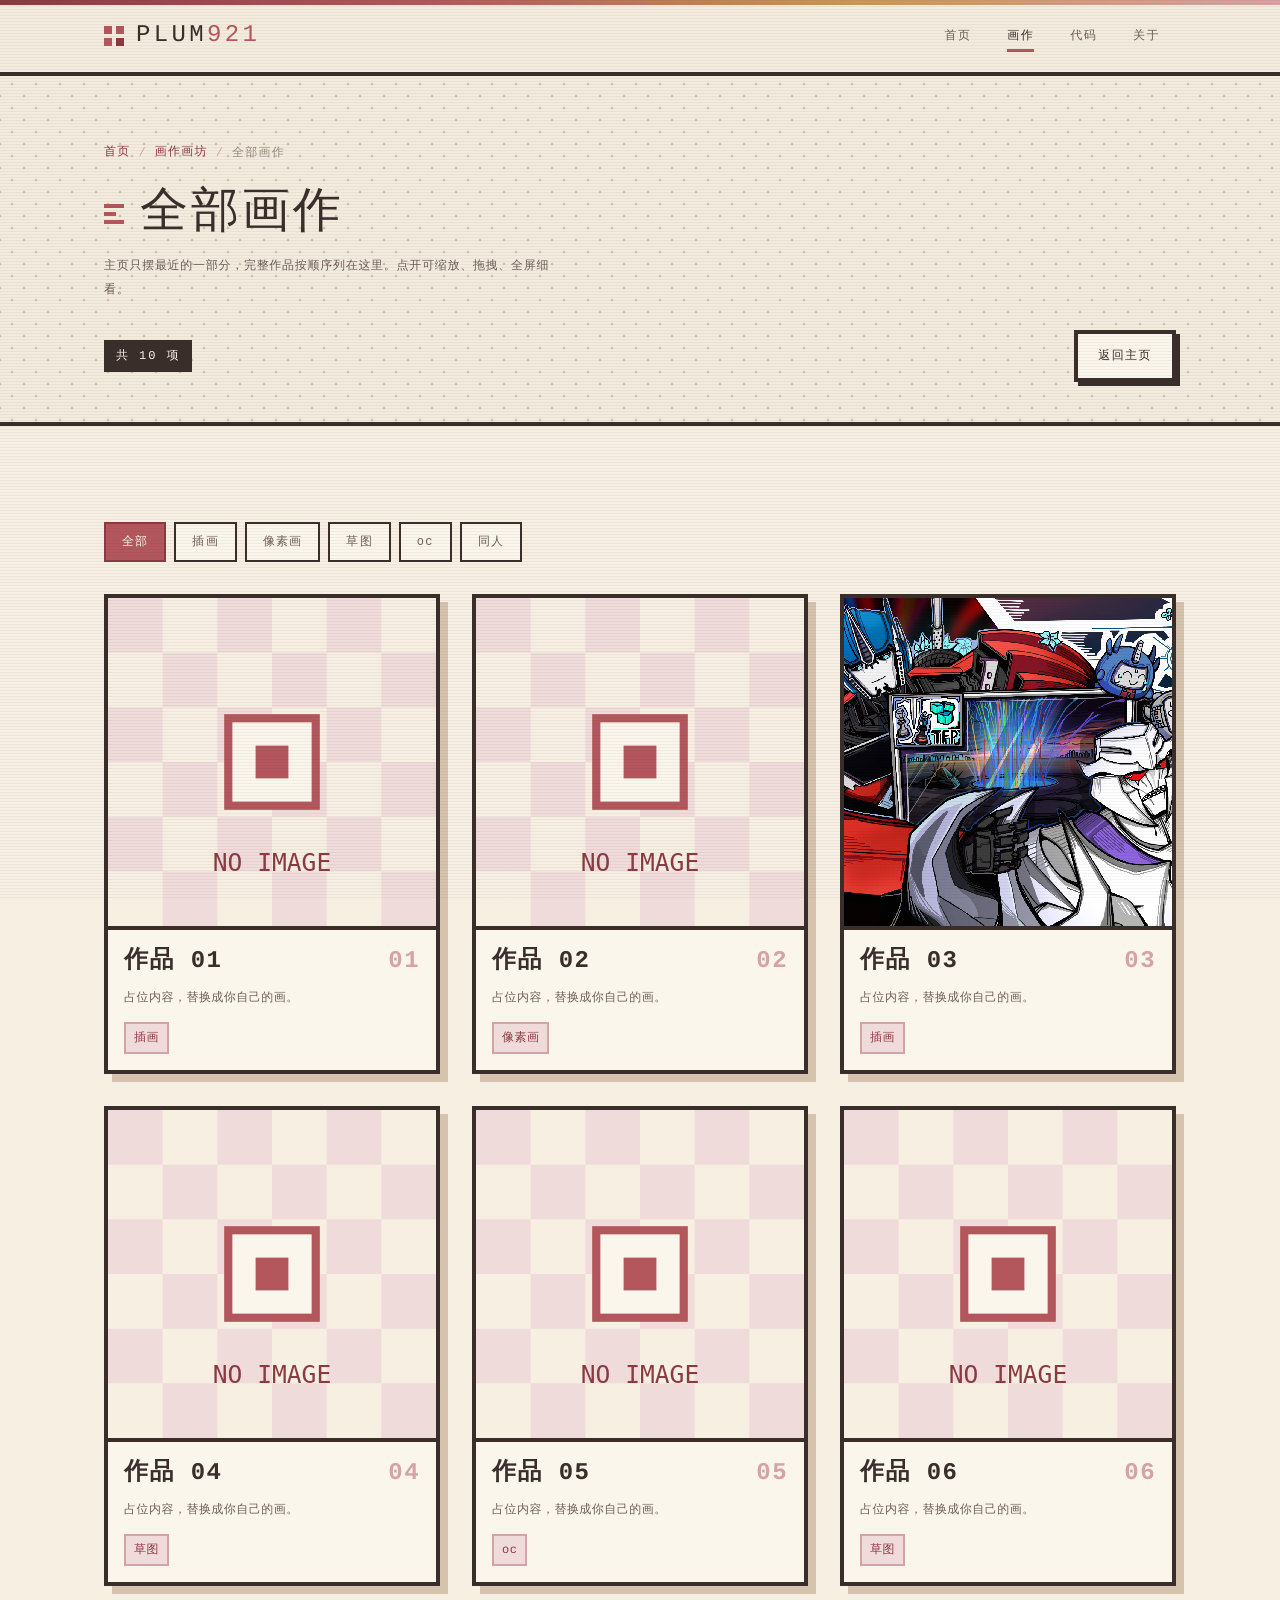
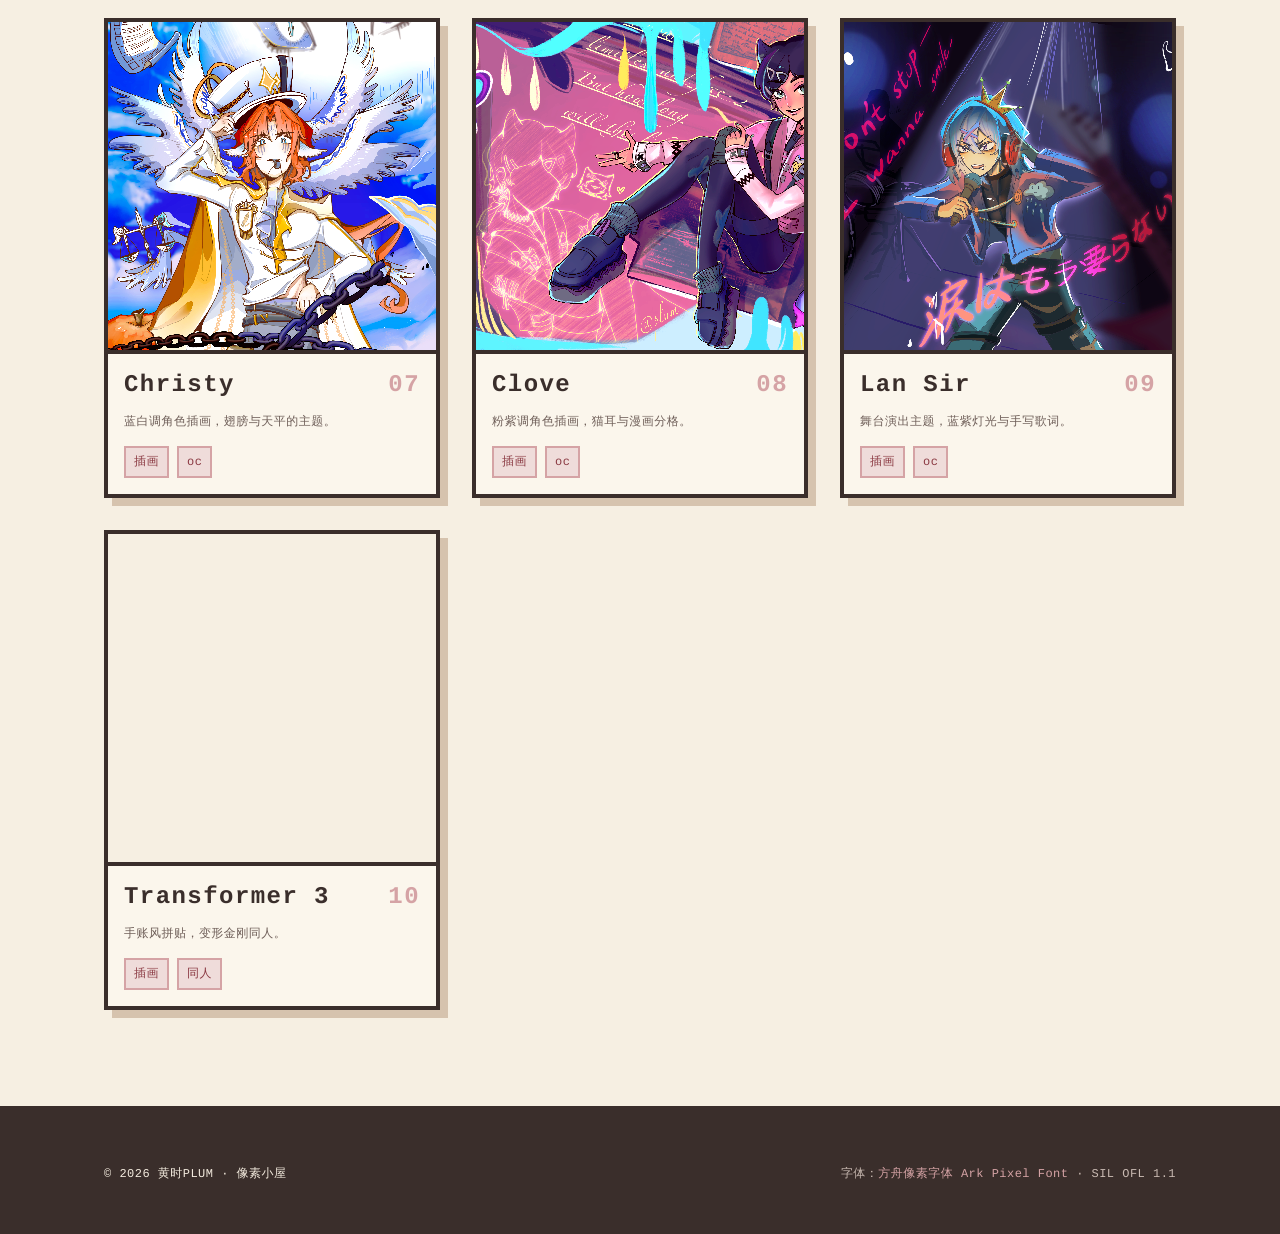
==== artworks.html @ e2652cee "feat: add per-section listing pages and new artwork entries Add artworks.html, code.html and videos." ====
<!DOCTYPE html>
<html lang="zh-CN">
<head>
<meta charset="UTF-8">
<meta name="viewport" content="width=device-width, initial-scale=1">
<title>全部画作 · PLUM921</title>
<meta name="description" content="PLUM921 的全部画作 —— 手绘、板绘与像素画，点击可放大细看。">
<meta name="theme-color" content="#F5EEE1">
<link rel="icon" href="favicon.svg" type="image/svg+xml">

<!-- 字体：方舟像素字体 Ark Pixel Font (SIL OFL 1.1) -->
<link rel="preload" href="fonts/ark-pixel-12px-proportional-latin.woff2" as="font" type="font/woff2" crossorigin>
<link rel="preload" href="fonts/ark-pixel-12px-proportional-zh-hans.woff2" as="font" type="font/woff2" crossorigin>

<link rel="stylesheet" href="css/style.css">
</head>

<!-- data-list / data-show-all / data-title 由 js/main.js 读取：
     指定本页展示的集合、一次列出全部条目、以及页面标题 -->
<body data-list="artworks" data-show-all data-title="全部画作">

<!-- CRT 扫描线滤镜（纯装饰，可删除） -->
<div class="crt" aria-hidden="true"></div>

<!-- ======================= 顶栏 ======================= -->
<header class="topbar" id="topbar">
  <div class="wrap topbar__inner">
    <a class="brand" href="index.html">
      <span class="brand__pixel" aria-hidden="true"></span>
      <span class="brand__text">PLUM<em>921</em></span>
    </a>

    <nav class="nav" id="nav">
      <a href="index.html" class="nav__link">首页</a>
      <a href="index.html#art" class="nav__link is-active">画作</a>
      <a href="index.html#code" class="nav__link">代码</a>
      <a href="index.html#about" class="nav__link">关于</a>
    </nav>

    <button class="nav-toggle" id="navToggle" type="button" aria-expanded="false" aria-controls="nav">
      <span aria-hidden="true"></span>MENU
    </button>
  </div>
</header>

<main>

  <!-- ======================= 页头 ======================= -->
  <section class="page-head">
    <div class="wrap">
      <nav class="crumb" aria-label="位置">
        <a href="index.html">首页</a>
        <span class="crumb__sep" aria-hidden="true">/</span>
        <a href="index.html#art">画作画坊</a>
        <span class="crumb__sep" aria-hidden="true">/</span>
        <span>全部画作</span>
      </nav>

      <h1 class="page-head__title">
        <span class="sec-title__mark" aria-hidden="true"></span>全部画作
      </h1>
      <p class="page-head__sub">主页只摆最近的一部分，完整作品按顺序列在这里。点开可缩放、拖拽、全屏细看。</p>

      <div class="page-head__bar">
        <span class="page-head__count" id="listCount"></span>
        <a class="btn" href="index.html#art">返回主页</a>
      </div>
    </div>
  </section>

  <!-- ======================= 画作列表 ======================= -->
  <section class="section section--alt">
    <div class="wrap">
      <!-- 筛选按钮由 js/data.js 的 tags 自动生成 -->
      <div class="filters" id="artFilters" role="group" aria-label="画作筛选"></div>

      <div class="grid grid--art" id="artGrid"></div>
      <div class="load-more" id="artMore"></div>
    </div>
  </section>

</main>

<!-- ======================= 页脚 ======================= -->
<footer class="footer">
  <div class="wrap footer__inner">
    <p class="footer__copy">© <span id="year">2026</span> <span id="footerName">PLUM921</span> · 像素小屋</p>
    <p class="footer__font">
      字体：<a href="https://github.com/TakWolf/ark-pixel-font" target="_blank" rel="noopener">方舟像素字体 Ark Pixel Font</a>
      · SIL OFL 1.1
    </p>
  </div>
</footer>

<!-- ======================= 图片灯箱 ======================= -->
<div class="lightbox" id="lightbox" hidden tabindex="-1">

  <!-- 缩放工具条：仅从画作画廊进入时显示（代码截图保持原来的简洁模式） -->
  <div class="lightbox__tools" id="lbTools" hidden>
    <button class="lightbox__tool" id="lbZoomOut" type="button" aria-label="缩小">−</button>
    <span class="lightbox__zoom" id="lbZoomVal">100%</span>
    <button class="lightbox__tool" id="lbZoomIn" type="button" aria-label="放大">＋</button>
    <button class="lightbox__tool" id="lbZoomFit" type="button" aria-label="适应窗口">适应</button>
    <button class="lightbox__tool" id="lbFull" type="button" aria-label="全屏展示">全屏</button>
    <span class="lightbox__hint">滚轮缩放 · 拖拽平移 · 双击放大 · F 全屏</span>
  </div>

  <button class="lightbox__nav lightbox__nav--prev" id="lbPrev" type="button" aria-label="上一张">‹</button>
  <figure class="lightbox__figure">
    <img id="lbImg" src="" alt="">
    <figcaption class="lightbox__caption">
      <span id="lbTitle"></span>
      <span class="lightbox__meta" id="lbMeta"></span>
    </figcaption>
  </figure>
  <button class="lightbox__nav lightbox__nav--next" id="lbNext" type="button" aria-label="下一张">›</button>
</div>

<script src="js/data.js"></script>
<script src="js/main.js"></script>
</body>
</html>
---- css/style.css ----
/* =========================================================
   PLUM921 · 像素小屋
   风格：复古像素 / 低饱和红 + 米白
   字体：方舟像素字体 Ark Pixel Font (SIL OFL 1.1)
   目录：变量 → 基础 → 通用组件 → 顶栏 → Hero → 区块 → 卡片 → 弹层 → 响应式
   ========================================================= */

/* ---------------- 1. 字体 ---------------- */
@font-face {
  font-family: "Ark Pixel";
  src: url("../fonts/ark-pixel-12px-proportional-latin.woff2") format("woff2");
  font-weight: 400;
  font-style: normal;
  font-display: swap;
  unicode-range: U+0000-02FF, U+1E00-1EFF, U+2000-206F, U+2070-209F,
                 U+20A0-20CF, U+2100-214F, U+2190-21FF, U+2200-22FF,
                 U+2460-24FF, U+25A0-25FF, U+2600-26FF, U+2700-27BF;
}
@font-face {
  font-family: "Ark Pixel";
  src: url("../fonts/ark-pixel-12px-proportional-zh-hans.woff2") format("woff2");
  font-weight: 400;
  font-style: normal;
  font-display: swap;
  unicode-range: U+2E80-2EFF, U+3000-303F, U+31C0-31EF, U+3200-32FF,
                 U+3300-33FF, U+3400-4DBF, U+4E00-9FFF, U+F900-FAFF,
                 U+FE10-FE1F, U+FE30-FE4F, U+FF00-FFEF, U+20000-2FA1F;
}

/* ---------------- 2. 变量 ---------------- */
:root {
  /* 米白 / 纸面 */
  --cream:       #F3EBDE;
  --cream-soft:  #ECE1D0;
  --paper:       #FBF6EC;
  --paper-2:     #F6EFE2;

  /* 低饱和红 */
  --red:         #B4575D;
  --red-deep:    #8B3A43;
  --red-soft:    #D5A3A5;
  --red-wash:    #EFDCDA;

  /* 点缀色 */
  --mustard:     #C69A57;
  --sage:        #8CA08B;

  /* 墨色文字 */
  --ink:         #3A2E2B;
  --ink-2:       #6E5E58;
  --ink-3:       #9A8A82;

  /* 硬阴影 */
  --shadow:      #D6C3AE;
  --shadow-red:  #D9B7B7;

  --px:          4px;         /* 像素单位 */
  --line:        4px solid var(--ink);
  --wrap:        1120px;

  --fs-xs:       12px;
  --fs-md:       24px;
  --fs-lg:       36px;
  --fs-xl:       48px;
  --lh:          24px;
}

/* ---------------- 3. 基础 ---------------- */
*, *::before, *::after { box-sizing: border-box; }

html {
  scroll-behavior: smooth;
  /* 横向溢出兜底：body 上的 overflow-x 会被传播到视口、body 自身不再裁剪，
     故 html 与 body 同时设置，保证残留的超宽内容不会产生横向滚动 */
  overflow-x: clip;
}

body {
  margin: 0;
  background-color: var(--cream);
  /* 双层像素点阵背景 */
  background-image:
    radial-gradient(var(--shadow) 1.5px, transparent 1.6px),
    radial-gradient(var(--shadow) 1.5px, transparent 1.6px);
  background-size: 24px 24px, 24px 24px;
  background-position: 0 0, 12px 12px;
  color: var(--ink);
  font-family: "Ark Pixel", "Ark Pixel 12px Proportional", ui-monospace, monospace;
  font-size: var(--fs-xs);
  line-height: var(--lh);
  letter-spacing: .04em;
  -webkit-font-smoothing: none;
  -moz-osx-font-smoothing: unset;
  font-smooth: never;
  text-rendering: geometricPrecision;
  overflow-x: clip;
}

/* 顶部一条暖色高光，模拟老显示器 */
body::before {
  content: "";
  position: fixed;
  inset: 0 0 auto 0;
  height: 5px;
  z-index: 60;
  background: linear-gradient(90deg,
    var(--red-deep), var(--red), var(--mustard), var(--red-soft));
}

img { max-width: 100%; display: block; }
a { color: var(--red-deep); text-decoration: none; }
a:hover { color: var(--red); }
button { font: inherit; color: inherit; letter-spacing: inherit; cursor: pointer; }

h1, h2, h3, p, ul, figure { margin: 0; padding: 0; }
ul { list-style: none; }

::selection { background: var(--red-soft); color: var(--ink); }

:focus-visible {
  outline: var(--px) solid var(--red);
  outline-offset: var(--px);
}

code {
  font-family: inherit;
  background: var(--red-wash);
  border: 2px solid var(--red-soft);
  padding: 0 4px;
}

/* CRT 扫描线 */
.crt {
  position: fixed;
  inset: 0;
  z-index: 999;
  pointer-events: none;
  background: repeating-linear-gradient(
    to bottom,
    rgba(58, 46, 43, .05) 0 1px,
    transparent 1px 3px
  );
}

/* ---------------- 4. 通用组件 ---------------- */
.wrap {
  width: 100%;
  max-width: var(--wrap);
  margin: 0 auto;
  padding: 0 24px;
}

/* 像素描边面板 + 四角像素块 */
.px-frame {
  position: relative;
  background: var(--paper);
  border: var(--line);
  box-shadow: 8px 8px 0 var(--shadow);
}
.px-corners::after {
  content: "";
  position: absolute;
  inset: -8px;
  pointer-events: none;
  z-index: 2;
  background-image:
    linear-gradient(var(--red), var(--red)),
    linear-gradient(var(--red), var(--red)),
    linear-gradient(var(--red), var(--red)),
    linear-gradient(var(--red), var(--red));
  background-size: 8px 8px;
  background-position: 0 0, 100% 0, 0 100%, 100% 100%;
  background-repeat: no-repeat;
}

/* 纯像素描边的小方块（作装饰） */
.dot {
  display: inline-block;
  width: 8px; height: 8px;
  background: var(--red);
  vertical-align: middle;
}

/* 按钮 */
.btn {
  position: relative;
  display: inline-flex;
  align-items: center;
  justify-content: center;
  gap: 8px;
  padding: 10px 20px;
  min-height: 44px;
  background: var(--paper);
  border: var(--line);
  box-shadow: 4px 4px 0 var(--ink);
  color: var(--ink);
  font-size: var(--fs-xs);
  letter-spacing: .12em;
  transition: transform .06s steps(2), box-shadow .06s steps(2), background .06s;
}
.btn:hover { transform: translate(-2px, -2px); box-shadow: 6px 6px 0 var(--ink); color: var(--ink); }
.btn:active { transform: translate(4px, 4px); box-shadow: 0 0 0 var(--ink); }
.btn--primary { background: var(--red); color: var(--paper); }
.btn--primary:hover { background: var(--red-deep); color: var(--paper); }
.btn__arrow {
  width: 0; height: 0;
  border: 6px solid transparent;
  border-left-color: currentColor;
  border-right: 0;
}

/* 区块 */
.section { padding: 96px 0; scroll-margin-top: 96px; }
.hero { scroll-margin-top: 96px; }
.section--alt {
  background: var(--paper-2);
  border-top: var(--line);
  border-bottom: var(--line);
}
.sec-head { margin-bottom: 32px; }
/* 标题行：左侧标题与副标题，右侧「显示更多」入口 */
.sec-head--row {
  display: flex;
  align-items: flex-end;
  justify-content: space-between;
  gap: 24px;
  flex-wrap: wrap;
}
.sec-head__text { min-width: 0; }
.sec-more {
  flex: 0 0 auto;
  display: inline-flex;
  align-items: center;
  gap: 8px;
  padding: 6px 12px;
  background: var(--paper);
  border: 2px solid var(--ink);
  box-shadow: 4px 4px 0 var(--shadow);
  color: var(--red-deep);
  letter-spacing: .14em;
  white-space: nowrap;
  transition: transform .06s steps(2), box-shadow .06s steps(2), background .06s;
}
.sec-more:hover {
  background: var(--red-wash);
  color: var(--red);
  transform: translate(-2px, -2px);
  box-shadow: 6px 6px 0 var(--shadow);
}
.sec-more:active { transform: translate(2px, 2px); box-shadow: 2px 2px 0 var(--shadow); }
.sec-more__arrow { width: 0; height: 0; border: 4px solid transparent; border-left-color: currentColor; border-right: 0; }

/* 小节标题行：同样支持右侧入口（如视频演示） */
.sub-head {
  display: flex;
  align-items: center;
  justify-content: space-between;
  gap: 16px;
  flex-wrap: wrap;
  margin: 32px 0 20px;
}
.sub-head .sub-title { margin: 0; }

.sec-title {
  display: flex;
  align-items: center;
  gap: 12px;
  font-size: var(--fs-lg);
  font-weight: 400;
  letter-spacing: .08em;
  line-height: 48px;
}
.sec-title__mark {
  width: 20px; height: 20px;
  background:
    linear-gradient(var(--red), var(--red)) 0 0 / 20px 4px no-repeat,
    linear-gradient(var(--red), var(--red)) 0 8px / 12px 4px no-repeat,
    linear-gradient(var(--red), var(--red)) 0 16px / 20px 4px no-repeat;
  flex: 0 0 auto;
}
.sec-sub {
  margin-top: 8px;
  color: var(--ink-2);
  letter-spacing: .06em;
}
.sub-title {
  display: inline-block;
  margin: 32px 0 20px;
  padding: 4px 12px;
  font-size: var(--fs-xs);
  font-weight: 400;
  letter-spacing: .16em;
  color: var(--paper);
  background: var(--ink);
}

/* 提示条：标签与说明文字按行内流排版。
   原 flex 布局下，文字与 code 元素会合并为一个不可拆分的匿名 flex 项，
   该项无法收缩，窄屏时会把页面横向撑宽；改为普通块级容器后文字可正常折行。 */
.hint {
  margin-top: 32px;
  padding: 12px 16px;
  background: var(--paper);
  border: 2px dashed var(--red-soft);
  color: var(--ink-2);
}
.hint__key {
  display: inline-block;
  margin-right: 12px;
  padding: 2px 8px;
  background: var(--mustard);
  color: var(--paper);
  letter-spacing: .1em;
}

/* 子页面（分类总览）页头：与主页区块同一套像素描边与墨色标签 */
.page-head { padding: 64px 0 40px; }
.crumb {
  display: flex;
  align-items: center;
  gap: 8px;
  margin-bottom: 20px;
  color: var(--ink-3);
  letter-spacing: .1em;
}
.crumb a { border-bottom: 2px solid transparent; }
.crumb a:hover { border-bottom-color: var(--red-soft); }
.crumb__sep { color: var(--red-soft); }
.page-head__title {
  display: flex;
  align-items: center;
  gap: 16px;
  font-size: var(--fs-xl);
  font-weight: 400;
  letter-spacing: .06em;
  line-height: 56px;
}
.page-head__sub {
  margin-top: 12px;
  max-width: 62ch;
  color: var(--ink-2);
  letter-spacing: .06em;
}
.page-head__bar {
  display: flex;
  align-items: center;
  justify-content: space-between;
  gap: 16px;
  flex-wrap: wrap;
  margin-top: 28px;
}
.page-head__count {
  padding: 4px 12px;
  background: var(--ink);
  color: var(--paper);
  letter-spacing: .16em;
}
.page-head__count:empty { display: none; }

/* 滚动进入动画（仅在 JS 正常时启用，保证无 JS 也能看到全部内容） */
.has-js .reveal { opacity: 0; transform: translateY(16px); }
.has-js .reveal.is-in {
  opacity: 1;
  transform: none;
  transition: opacity .28s steps(6), transform .28s steps(6);
}

/* ---------------- 5. 顶栏 ---------------- */
.topbar {
  position: sticky;
  top: 0;
  z-index: 50;
  background: var(--cream);
  border-bottom: var(--line);
}
.topbar__inner {
  display: flex;
  align-items: center;
  gap: 24px;
  height: 72px;
}
.brand {
  display: inline-flex;
  align-items: center;
  gap: 12px;
  color: var(--ink);
  font-size: var(--fs-md);
  letter-spacing: .14em;
}
.brand:hover { color: var(--ink); }
.brand__pixel {
  width: 20px; height: 20px;
  background:
    linear-gradient(var(--red), var(--red)) 0 0 / 8px 8px no-repeat,
    linear-gradient(var(--red), var(--red)) 12px 0 / 8px 8px no-repeat,
    linear-gradient(var(--red), var(--red)) 0 12px / 8px 8px no-repeat,
    linear-gradient(var(--red-deep), var(--red-deep)) 12px 12px / 8px 8px no-repeat;
}
.brand__text em { font-style: normal; color: var(--red); }

.nav { display: flex; gap: 4px; margin-left: auto; }
.nav__link {
  position: relative;
  padding: 8px 16px;
  color: var(--ink-2);
  letter-spacing: .12em;
}
.nav__link::after {
  content: "";
  position: absolute;
  left: 16px; right: 16px; bottom: 4px;
  height: 3px;
  background: var(--red);
  transform: scaleX(0);
  transform-origin: left;
  transition: transform .16s steps(4);
}
.nav__link:hover { color: var(--ink); }
.nav__link:hover::after,
.nav__link.is-active::after { transform: scaleX(1); }
.nav__link.is-active { color: var(--ink); }

.nav-toggle {
  display: none;
  align-items: center;
  gap: 8px;
  margin-left: auto;
  padding: 8px 12px;
  background: var(--paper);
  border: 2px solid var(--ink);
  letter-spacing: .12em;
}
.nav-toggle span {
  width: 12px; height: 12px;
  background:
    linear-gradient(var(--ink), var(--ink)) 0 0 / 12px 2px no-repeat,
    linear-gradient(var(--ink), var(--ink)) 0 5px / 12px 2px no-repeat,
    linear-gradient(var(--ink), var(--ink)) 0 10px / 12px 2px no-repeat;
}

/* ---------------- 6. Hero ---------------- */
.hero { padding: 0; }

/* 顶部像素横幅：全宽通栏，480x180 原生像素图铺满页面宽度 */
.banner {
  width: 100%;
  border-bottom: var(--line);
  background: var(--paper);
}
.banner > img {
  display: block;
  width: 100%;
  height: auto;
  max-height: min(22vh, 200px);  /* 超宽屏时按比例裁切，避免横幅过高 */
  object-fit: cover;
  object-position: center 55%;
  image-rendering: pixelated;
}
.banner__bar {
  display: flex;
  align-items: center;
  justify-content: space-between;
  gap: 16px;
  padding: 10px clamp(16px, 4vw, 48px);
  background: var(--ink);
  color: var(--cream);
  letter-spacing: .14em;
}
.banner__meta { color: #C9BAB2; letter-spacing: .1em; white-space: nowrap; }

.hero__grid {
  margin-top: 56px;
  display: grid;
  grid-template-columns: minmax(0, 1.05fr) minmax(0, .95fr);
  gap: 48px;
  align-items: start;
}
.avatar {
  width: 168px;
  padding: 12px;
}
.avatar img {
  width: 100%;
  aspect-ratio: 1 / 1;
  object-fit: cover;
  image-rendering: pixelated;
  border: 2px solid var(--ink);
}
.avatar__tag {
  display: block;
  margin-top: 8px;
  text-align: center;
  letter-spacing: .2em;
  color: var(--ink-3);
}
/* 头像可点击放大：仅在脚本可用时提示可点，无脚本时保持普通图片 */
.has-js .avatar { cursor: zoom-in; }

.hero__name {
  margin-top: 32px;
  font-size: var(--fs-xl);
  font-weight: 400;
  line-height: 60px;
  letter-spacing: .1em;
  color: var(--ink);
  text-shadow: 4px 4px 0 var(--red-wash);
}
.hero__role {
  margin-top: 4px;
  font-size: var(--fs-md);
  line-height: 36px;
  color: var(--red-deep);
  letter-spacing: .08em;
}
.hero__role::after {
  content: "";
  display: inline-block;
  width: 10px; height: 18px;
  margin-left: 8px;
  background: var(--red);
  vertical-align: -2px;
  animation: blink 1s steps(1, end) infinite;
}
@keyframes blink { 0%, 49% { opacity: 1; } 50%, 100% { opacity: 0; } }

.hero__intro {
  margin-top: 16px;
  max-width: 46em;
  color: var(--ink-2);
}
.hero__btns { display: flex; flex-wrap: wrap; gap: 16px; margin-top: 32px; }

.socials { display: flex; flex-wrap: wrap; gap: 12px; margin-top: 32px; }
.socials a {
  display: inline-flex;
  align-items: center;
  gap: 8px;
  padding: 6px 12px;
  background: var(--paper);
  border: 2px solid var(--ink);
  box-shadow: 4px 4px 0 var(--shadow);
  color: var(--ink-2);
  letter-spacing: .1em;
}
.socials a::before {
  content: "";
  width: 8px; height: 8px;
  background: var(--red);
}
.socials a:hover { transform: translate(-2px, -2px); box-shadow: 6px 6px 0 var(--shadow); color: var(--ink); }

/* 终端窗口 */
.window {
  background: var(--paper);
  border: var(--line);
  box-shadow: 8px 8px 0 var(--shadow);
}
.window__bar {
  display: flex;
  align-items: center;
  gap: 8px;
  padding: 8px 12px;
  background: var(--red);
  border-bottom: var(--line);
}
.window__dot { width: 12px; height: 12px; border: 2px solid var(--ink); }
.window__dot--a { background: var(--paper); }
.window__dot--b { background: var(--mustard); }
.window__dot--c { background: var(--sage); }
.window__title {
  margin-left: 8px;
  color: var(--paper);
  letter-spacing: .1em;
  white-space: nowrap;
  overflow: hidden;
  text-overflow: ellipsis;
}
.window__body {
  margin: 0;
  padding: 24px;
  min-height: 264px;
  font-family: inherit;
  font-size: var(--fs-xs);
  line-height: var(--lh);
  color: var(--ink);
  white-space: pre-wrap;
  word-break: break-word;
}
.window__body .t-red { color: var(--red-deep); }
.window__body .t-dim { color: var(--ink-3); }

.statusbar {
  display: flex;
  align-items: center;
  gap: 12px;
  margin-top: 16px;
  padding: 8px 16px;
  background: var(--ink);
  color: var(--cream);
  letter-spacing: .12em;
}
.statusbar__spacer { flex: 1; }
.led {
  width: 10px; height: 10px;
  background: var(--sage);
  animation: blink 1.6s steps(1, end) infinite;
}

/* 跑马灯 */
.ticker {
  margin-top: 72px;
  overflow: hidden;
  background: var(--ink);
  border-top: var(--line);
  border-bottom: var(--line);
  color: var(--cream);
}
.ticker__track {
  display: inline-flex;
  gap: 48px;
  padding: 12px 0;
  white-space: nowrap;
  letter-spacing: .18em;
  animation: marquee 32s linear infinite;
}
.ticker__track span { display: inline-flex; align-items: center; gap: 12px; }
.ticker__track i {
  width: 8px; height: 8px;
  background: var(--red-soft);
}
@keyframes marquee {
  from { transform: translateX(0); }
  to   { transform: translateX(-50%); }
}

/* ---------------- 7. 筛选 ---------------- */
.filters { display: flex; flex-wrap: wrap; gap: 8px; margin-bottom: 32px; }
.filters button {
  padding: 6px 16px;
  background: var(--paper);
  border: 2px solid var(--ink);
  color: var(--ink-2);
  letter-spacing: .1em;
}
.filters button:hover { background: var(--red-wash); color: var(--ink); }
.filters button.is-active {
  background: var(--red);
  border-color: var(--red-deep);
  color: var(--paper);
}

/* ---------------- 8. 卡片网格 ---------------- */
.grid { display: grid; gap: 32px; }
.grid--art  { grid-template-columns: repeat(3, minmax(0, 1fr)); }
.grid--code { grid-template-columns: repeat(2, minmax(0, 1fr)); }

.card {
  background: var(--paper);
  border: var(--line);
  box-shadow: 8px 8px 0 var(--shadow);
  transition: transform .1s steps(3), box-shadow .1s steps(3);
}
.card:hover { transform: translate(-4px, -4px); box-shadow: 12px 12px 0 var(--shadow-red); }
.is-hidden { display: none !important; }

.card__thumb {
  position: relative;
  display: block;
  width: 100%;
  padding: 0;
  border: 0;
  border-bottom: var(--line);
  background: var(--paper-2);
  cursor: zoom-in;
  overflow: hidden;
}
.card__thumb img {
  width: 100%;
  image-rendering: pixelated;
  transition: transform .18s steps(4);
}
.card__thumb:hover img { transform: scale(1.03); }
.grid--art  .card__thumb img { aspect-ratio: 1 / 1; object-fit: cover; }
.grid--code .card__thumb img { aspect-ratio: 16 / 9; object-fit: cover; }

.card__body { padding: 16px; }
.card__title {
  display: flex;
  align-items: center;
  justify-content: space-between;
  gap: 12px;
  font-size: var(--fs-md);
  line-height: 32px;
  letter-spacing: .06em;
}
.card__index { color: var(--red-soft); }
.card__desc { margin-top: 8px; color: var(--ink-2); }
.card__tags { display: flex; flex-wrap: wrap; gap: 8px; margin-top: 12px; }
.card__tags span {
  padding: 2px 8px;
  font-size: var(--fs-xs);
  background: var(--red-wash);
  border: 2px solid var(--red-soft);
  color: var(--red-deep);
}
.card__links { margin-top: 12px; }
.card__links a { letter-spacing: .1em; border-bottom: 2px solid var(--red-soft); }

/* 加载更多 */
.load-more { display: flex; justify-content: center; margin-top: 32px; }
.load-more:empty { display: none; }

/* 占位角标 */
.badge-slot {
  position: absolute;
  left: 0; top: 0;
  padding: 4px 10px;
  background: var(--ink);
  color: var(--cream);
  letter-spacing: .16em;
}

/* 空占位卡（告诉用户这里要放素材） */
.card--empty .card__thumb { cursor: default; }
.card--empty .card__thumb::after {
  content: "等待素材";
  position: absolute;
  inset: 0;
  display: flex;
  align-items: center;
  justify-content: center;
  background: repeating-linear-gradient(45deg,
    var(--paper-2) 0 8px, var(--cream-soft) 8px 16px);
  color: var(--ink-3);
  letter-spacing: .2em;
}

/* ---------------- 9. 视频列表 ---------------- */
.video-list { display: grid; gap: 24px; }
.video-item {
  display: grid;
  grid-template-columns: 280px minmax(0, 1fr);
  gap: 0;
  background: var(--paper);
  border: var(--line);
  box-shadow: 8px 8px 0 var(--shadow);
}
.video-item__poster {
  position: relative;
  padding: 0;
  border: 0;
  border-right: var(--line);
  background: var(--paper-2);
  cursor: pointer;
}
.video-item__poster img {
  width: 100%;
  height: 100%;
  aspect-ratio: 16 / 9;
  object-fit: cover;
  image-rendering: pixelated;
}
.video-item__play {
  position: absolute;
  inset: 0;
  margin: auto;
  width: 48px; height: 48px;
  background: var(--paper);
  border: var(--line);
  box-shadow: 4px 4px 0 var(--ink);
  transition: transform .08s steps(2);
}
.video-item__play::after {
  content: "";
  position: absolute;
  inset: 0;
  margin: auto;
  width: 0; height: 0;
  border: 10px solid transparent;
  border-left-color: var(--red);
  border-right: 0;
  transform: translateX(4px);
}
.video-item__poster:hover .video-item__play { transform: translate(-2px, -2px); }
.video-item--empty .video-item__poster { cursor: not-allowed; }
.video-item--empty .video-item__play { box-shadow: none; opacity: .5; }
.video-item__body { padding: 24px; }
.video-item__title {
  font-size: var(--fs-md);
  line-height: 32px;
  letter-spacing: .06em;
}
.video-item__desc { margin-top: 8px; color: var(--ink-2); }
.video-item__meta {
  display: flex;
  flex-wrap: wrap;
  gap: 16px;
  margin-top: 16px;
  color: var(--ink-3);
  letter-spacing: .1em;
}

/* ---------------- 10. 关于 ---------------- */
.about {
  display: grid;
  grid-template-columns: minmax(0, 1.2fr) minmax(0, .8fr);
  gap: 32px;
  align-items: start;
}
.about__text { padding: 24px; }
.about__text p + p { margin-top: 16px; }
.about__text p { color: var(--ink-2); }

.stats { display: grid; grid-template-columns: repeat(2, minmax(0, 1fr)); gap: 16px; }
.stat {
  padding: 16px;
  background: var(--paper);
  border: var(--line);
  box-shadow: 6px 6px 0 var(--shadow);
}
.stat__num {
  font-size: var(--fs-lg);
  line-height: 40px;
  color: var(--red);
  letter-spacing: .04em;
}
.stat__label { color: var(--ink-2); letter-spacing: .1em; }

.tools-block { margin-top: 48px; }
.tools { display: flex; flex-wrap: wrap; gap: 12px; }
.tools li {
  padding: 6px 16px;
  background: var(--paper);
  border: 2px solid var(--ink);
  box-shadow: 4px 4px 0 var(--shadow);
  letter-spacing: .1em;
  color: var(--ink-2);
}
.tools li::before {
  content: "";
  display: inline-block;
  width: 8px; height: 8px;
  margin-right: 8px;
  background: var(--mustard);
  vertical-align: middle;
}

/* ---------------- 11. 页脚 ---------------- */
.footer {
  padding: 48px 0;
  background: var(--ink);
  color: var(--cream);
  border-top: var(--line);
}
.footer__inner {
  display: flex;
  flex-wrap: wrap;
  gap: 12px;
  align-items: center;
  justify-content: space-between;
}
.footer a { color: var(--red-soft); }
.footer a:hover { color: var(--paper); }
.footer__font { color: #C9BAB2; }

/* ---------------- 12. 灯箱 ---------------- */
.lightbox {
  position: fixed;
  inset: 0;
  z-index: 200;
  display: flex;
  align-items: center;
  justify-content: center;
  gap: 24px;
  padding: 48px 24px;
  background: rgba(58, 46, 43, .92);
}
.lightbox[hidden] { display: none; }
.lightbox__figure {
  max-width: min(880px, 100%);
  max-height: 100%;
  overflow: hidden;          /* 放大后在画框内平移浏览（图片浏览器式的取景窗口） */
  background: var(--paper);
  border: var(--line);
  box-shadow: 12px 12px 0 var(--red-deep);
}
.lightbox__figure img {
  width: 100%;
  max-height: 68vh;
  object-fit: contain;
  image-rendering: pixelated;
  background: var(--paper-2);
  border-bottom: var(--line);
}
.lightbox__figure img.is-zoomable { cursor: zoom-in; touch-action: none; user-select: none; }
.lightbox__figure img.is-zoomed { cursor: grab; }
.lightbox__figure img.is-dragging { cursor: grabbing; }
.lightbox__caption {
  display: flex;
  flex-wrap: wrap;
  gap: 16px;
  align-items: baseline;
  justify-content: space-between;
  padding: 16px 20px;
}
.lightbox__meta { color: var(--ink-3); letter-spacing: .1em; }
.lightbox__nav {
  width: 48px; height: 48px;
  background: var(--paper);
  border: var(--line);
  box-shadow: 4px 4px 0 var(--red-deep);
  color: var(--ink);
  font-size: var(--fs-md);
  line-height: 1;
  position: relative;   /* 全屏铺满时压在放大的图片之上 */
  z-index: 6;
}
.lightbox__nav:hover { background: var(--red); color: var(--paper); }
.lightbox__nav { flex: 0 0 auto; }
/* 单项查看（如头像）时脚本会置 hidden，显式兜底避免被 display 覆盖 */
.lightbox__nav[hidden] { display: none; }

/* 全屏展示（Fullscreen API 作用于 .lightbox 本身；进入时自动放大到图片铺满全屏） */
.lightbox:fullscreen {
  padding: 0;
  background: #2e2522;
}
.lightbox:fullscreen .lightbox__figure {
  max-width: 100%;
  overflow: visible;               /* 放大溢出部分直接铺满整个屏幕 */
  background: transparent;
  border: 0;
  box-shadow: none;
}
.lightbox:fullscreen .lightbox__figure img {
  width: auto;
  max-width: 100vw;
  max-height: 100vh;
  border-bottom: 0;
}
.lightbox:fullscreen .lightbox__nav { display: none; }     /* 全屏：隐藏左右翻页按钮（←/→ 键仍可翻页） */
.lightbox:fullscreen .lightbox__caption { display: none; } /* 全屏：隐藏底部作品说明 */
.lightbox:fullscreen .lightbox__caption {
  position: absolute;              /* 说明文字改为底部悬浮，不占画面空间 */
  left: 50%;
  bottom: 20px;
  transform: translateX(-50%);
  flex-wrap: nowrap;
  padding: 10px 18px;
  background: var(--paper);
  border: var(--line);
  box-shadow: 4px 4px 0 var(--red-deep);
  white-space: nowrap;
  max-width: 92vw;
}
.lightbox:fullscreen::backdrop { background: #2e2522; }  /* 全屏过渡时的底色 */

/* 画作缩放工具条（仅画作画廊的灯箱显示） */
.lightbox__tools {
  position: absolute;
  top: 24px;
  left: 50%;
  transform: translateX(-50%);
  display: flex;
  align-items: center;
  gap: 8px;
  padding: 8px 12px;
  background: var(--paper);
  border: var(--line);
  box-shadow: 4px 4px 0 var(--red-deep);
  z-index: 5;
}
.lightbox__tools[hidden] { display: none; }
.lightbox__tool {
  min-width: 36px;
  height: 36px;
  padding: 0 8px;
  background: var(--paper-2);
  border: 2px solid var(--ink);
  box-shadow: 2px 2px 0 var(--ink);
  color: var(--ink);
  font-size: var(--fs-md);
  line-height: 1;
  cursor: pointer;
}
.lightbox__tool:hover { background: var(--red); color: var(--paper); }
.lightbox__tool:active { transform: translate(2px, 2px); box-shadow: none; }
.lightbox__zoom {
  min-width: 56px;
  text-align: center;
  font-size: var(--fs-xs);
  letter-spacing: .08em;
}
.lightbox__hint { color: var(--ink-3); font-size: var(--fs-xs); letter-spacing: .08em; }

/* ---------------- 13. 视频弹窗 ---------------- */
.modal {
  position: fixed;
  inset: 0;
  z-index: 210;
  display: flex;
  align-items: center;
  justify-content: center;
  padding: 24px;
  background: rgba(58, 46, 43, .92);
}
.modal[hidden] { display: none; }
.modal__box {
  width: min(960px, 100%);
  background: var(--paper);
  border: var(--line);
  box-shadow: 12px 12px 0 var(--red-deep);
}
.modal__body { padding: 16px; }
.modal__body video {
  width: 100%;
  max-height: 70vh;
  background: #000;
  border: 2px solid var(--ink);
}
.modal__close {
  margin-left: auto;
  padding: 0 8px;
  background: transparent;
  border: 0;
  color: var(--paper);
  font-size: var(--fs-md);
  line-height: 1;
}

/* ---------------- 14. 响应式 ---------------- */
@media (max-width: 960px) {
  .hero__grid { grid-template-columns: minmax(0, 1fr); gap: 40px; margin-top: 40px; }
  .grid--art { grid-template-columns: repeat(2, minmax(0, 1fr)); }
  .about { grid-template-columns: minmax(0, 1fr); }
  .video-item { grid-template-columns: minmax(0, 1fr); }
  .video-item__poster { border-right: 0; border-bottom: var(--line); }
}

@media (max-width: 720px) {
  :root { --fs-lg: 24px; --fs-xl: 36px; }
  .section { padding: 64px 0; }
  /* Hero 不再额外留上边距：横幅需与导航栏贴合，否则顶部会露出一条背景色空白 */
  .hero { padding-top: 0; }
  .hero__name { line-height: 48px; margin-top: 24px; }
  .hero__role { font-size: var(--fs-xs); line-height: 24px; }
  .sec-title { line-height: 36px; }
  /* 窄屏下「显示更多」移到标题下方，避免与标题挤在同一行 */
  .sec-head--row { align-items: flex-start; gap: 12px; }
  .page-head { padding: 40px 0 24px; }
  .page-head__title { font-size: var(--fs-lg); line-height: 36px; gap: 12px; }
  .page-head__bar { margin-top: 20px; }
  .grid--art, .grid--code { grid-template-columns: minmax(0, 1fr); }
  .stats { grid-template-columns: minmax(0, 1fr); }
  /* 灯箱：窄屏下画面纵向排列。工具条固定为顶部单行，翻页按钮绝对定位到画面
     下方两侧，两者各占一端，避免原先按钮排在内容流顶部、被工具条遮挡 */
  .lightbox { padding: 72px 16px 88px; flex-direction: column; gap: 0; }
  .lightbox__tools {
    top: 12px;
    left: 16px;
    right: 16px;
    transform: none;
    flex-wrap: nowrap;
    justify-content: center;
    gap: 6px;
    max-width: none;
    padding: 6px 8px;
  }
  .lightbox__tool { min-width: 32px; height: 32px; padding: 0 6px; font-size: 18px; }
  .lightbox__zoom { min-width: 46px; }
  .lightbox__figure { max-width: 100%; }
  .lightbox__figure img { max-height: 60vh; }
  .lightbox__nav { position: absolute; bottom: 16px; }
  .lightbox__nav--prev { left: 16px; }
  .lightbox__nav--next { right: 16px; }
  .lightbox__hint { display: none; }

  .nav {
    position: absolute;
    left: 0; right: 0; top: 72px;
    display: none;
    flex-direction: column;
    gap: 0;
    padding: 8px 24px 16px;
    background: var(--cream);
    border-bottom: var(--line);
  }
  .nav.is-open { display: flex; }
  .nav__link { padding: 12px 0; }
  .nav__link::after { left: 0; right: auto; width: 24px; }
  .nav-toggle { display: inline-flex; }
  .topbar { position: relative; }
  .topbar__inner { height: 64px; }
  .nav { top: 64px; }
}

/* ---------------- 15. 动效偏好 ---------------- */
@media (prefers-reduced-motion: reduce) {
  html { scroll-behavior: auto; }
  .ticker__track { animation: none; }
  .led, .hero__role::after { animation: none; }
  .has-js .reveal { opacity: 1; transform: none; }
  *, *::before, *::after { transition: none !important; }
}
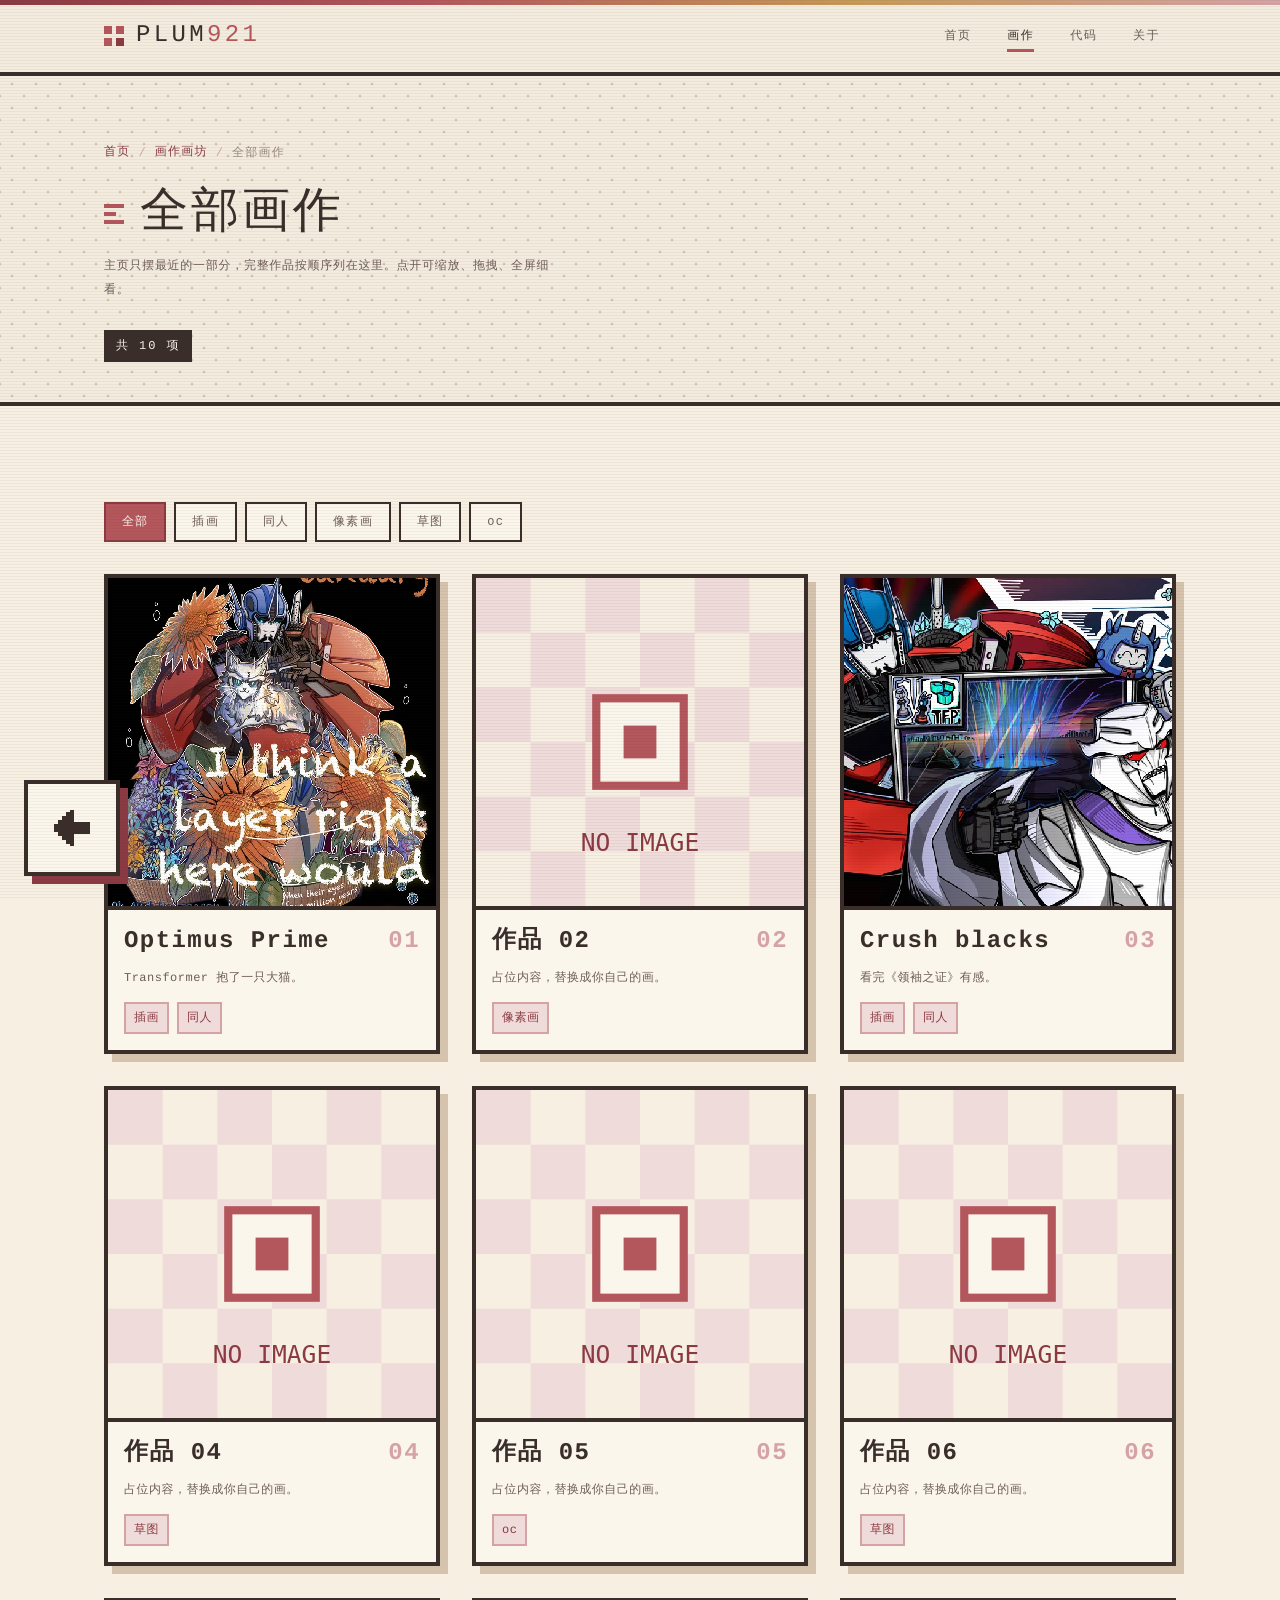
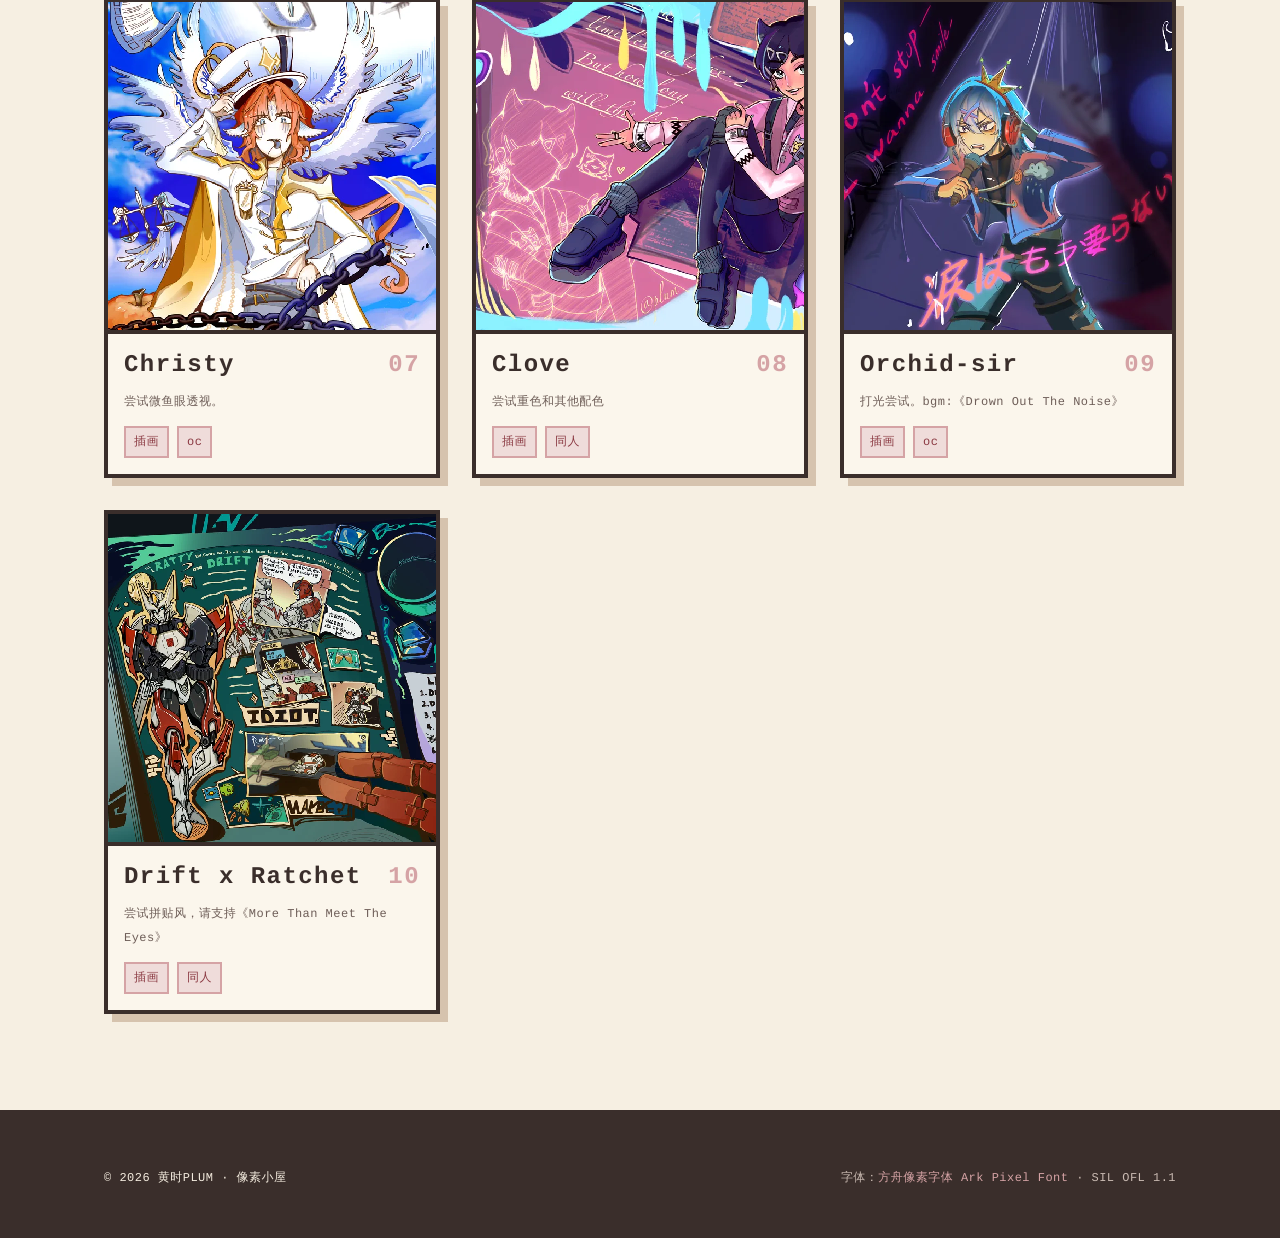
==== commit 1121e294: "feat: add floating page navigation and fix zoomed lightbox panning - inject a fixed back-to-top cont" ====
--- a/artworks.html
+++ b/artworks.html
@@ -43,6 +43,14 @@
   </div>
 </header>
 
+<!-- 常驻返回入口：固定在左下角，列表滚动到任何位置都可直接回主页 -->
+<a class="back-home" href="index.html#art" aria-label="返回主页" title="返回主页">
+  <svg class="back-home__arrow" viewBox="0 0 40 40" aria-hidden="true" shape-rendering="crispEdges">
+    <path d="M16 2h8v4h4v4h4v4h4v4h2v4h-12v16h-12v-16h-12v-4h2v-4h4v-4h4v-4h4V2z"
+          fill="currentColor" transform="rotate(-90 20 20)"/>
+  </svg>
+</a>
+
 <main>
 
   <!-- ======================= 页头 ======================= -->
@@ -63,7 +71,6 @@
 
       <div class="page-head__bar">
         <span class="page-head__count" id="listCount"></span>
-        <a class="btn" href="index.html#art">返回主页</a>
       </div>
     </div>
   </section>
--- a/css/style.css
+++ b/css/style.css
@@ -1028,7 +1028,75 @@
   line-height: 1;
 }
 
-/* ---------------- 14. 响应式 ---------------- */
+/* ---------------- 14. 浮动导航（回到顶部 / 返回主页） ---------------- */
+.to-top {
+  position: fixed;
+  right: 24px;
+  bottom: 24px;
+  z-index: 90;               /* 高于顶栏，低于灯箱与视频弹窗，遮罩打开时自动被盖住 */
+  display: grid;
+  place-items: center;
+  width: 96px;
+  height: 96px;
+  background: var(--paper);
+  border: var(--line);
+  box-shadow: 8px 8px 0 var(--red-deep);
+  color: var(--ink);
+  text-decoration: none;
+  opacity: 0;
+  visibility: hidden;
+  transform: translateY(8px);
+  transition: opacity .2s ease, transform .2s ease, background .15s ease, color .15s ease;
+}
+.to-top.is-visible { opacity: 1; visibility: visible; transform: none; }
+.to-top:hover { background: var(--red); color: var(--paper); }
+.to-top:active { transform: translate(4px, 4px); box-shadow: 4px 4px 0 var(--red-deep); }
+/* 箭头为内联 SVG，尺寸即图标尺寸；颜色随按钮文字色变化 */
+.to-top__arrow {
+  display: block;
+  width: 40px;
+  height: 40px;
+}
+
+/* 子页面常驻返回入口：固定在左下角，与右下角的回到顶部按钮成对。
+   顶栏在窄屏下不再吸顶，页头里的返回按钮滚过一屏后便不可见；
+   改为固定定位后，无论列表多长都能随时返回。
+   尺寸与「回到顶部」完全一致，两枚箭头分居左右下角，构图对称且遮挡最少。 */
+.back-home {
+  position: fixed;
+  left: 24px;
+  bottom: 24px;
+  z-index: 90;               /* 与回到顶部同级：高于顶栏，低于灯箱与视频弹窗 */
+  display: grid;
+  place-items: center;
+  width: 96px;
+  height: 96px;
+  background: var(--paper);
+  border: var(--line);
+  box-shadow: 8px 8px 0 var(--red-deep);
+  color: var(--ink);
+  text-decoration: none;
+  transition: background .15s ease, color .15s ease, transform .1s ease, box-shadow .1s ease;
+}
+.back-home:hover { background: var(--red); color: var(--paper); }
+.back-home:active { transform: translate(4px, 4px); box-shadow: 4px 4px 0 var(--red-deep); }
+.back-home__arrow {
+  display: block;
+  width: 40px;
+  height: 40px;
+}
+
+/* 遮罩层打开时收起浮动导航：灯箱与视频弹窗的底色为 92% 不透明，
+   按钮会隐约透出一块浅色影子。:has 不受支持时仅退化为轻微透出 */
+body:has(.lightbox:not([hidden])) .to-top,
+body:has(.lightbox:not([hidden])) .back-home,
+body:has(.modal:not([hidden])) .to-top,
+body:has(.modal:not([hidden])) .back-home {
+  opacity: 0;
+  visibility: hidden;
+}
+
+/* ---------------- 15. 响应式 ---------------- */
 @media (max-width: 960px) {
   .hero__grid { grid-template-columns: minmax(0, 1fr); gap: 40px; margin-top: 40px; }
   .grid--art { grid-template-columns: repeat(2, minmax(0, 1fr)); }
@@ -1092,9 +1160,13 @@
   .topbar { position: relative; }
   .topbar__inner { height: 64px; }
   .nav { top: 64px; }
-}
-
-/* ---------------- 15. 动效偏好 ---------------- */
+
+  /* 浮动导航：窄屏收紧尺寸与边距，减少对正文的遮挡 */
+  .to-top { right: 16px; bottom: 16px; width: 88px; height: 88px; }
+  .back-home { left: 16px; bottom: 16px; width: 88px; height: 88px; }
+}
+
+/* ---------------- 16. 动效偏好 ---------------- */
 @media (prefers-reduced-motion: reduce) {
   html { scroll-behavior: auto; }
   .ticker__track { animation: none; }
